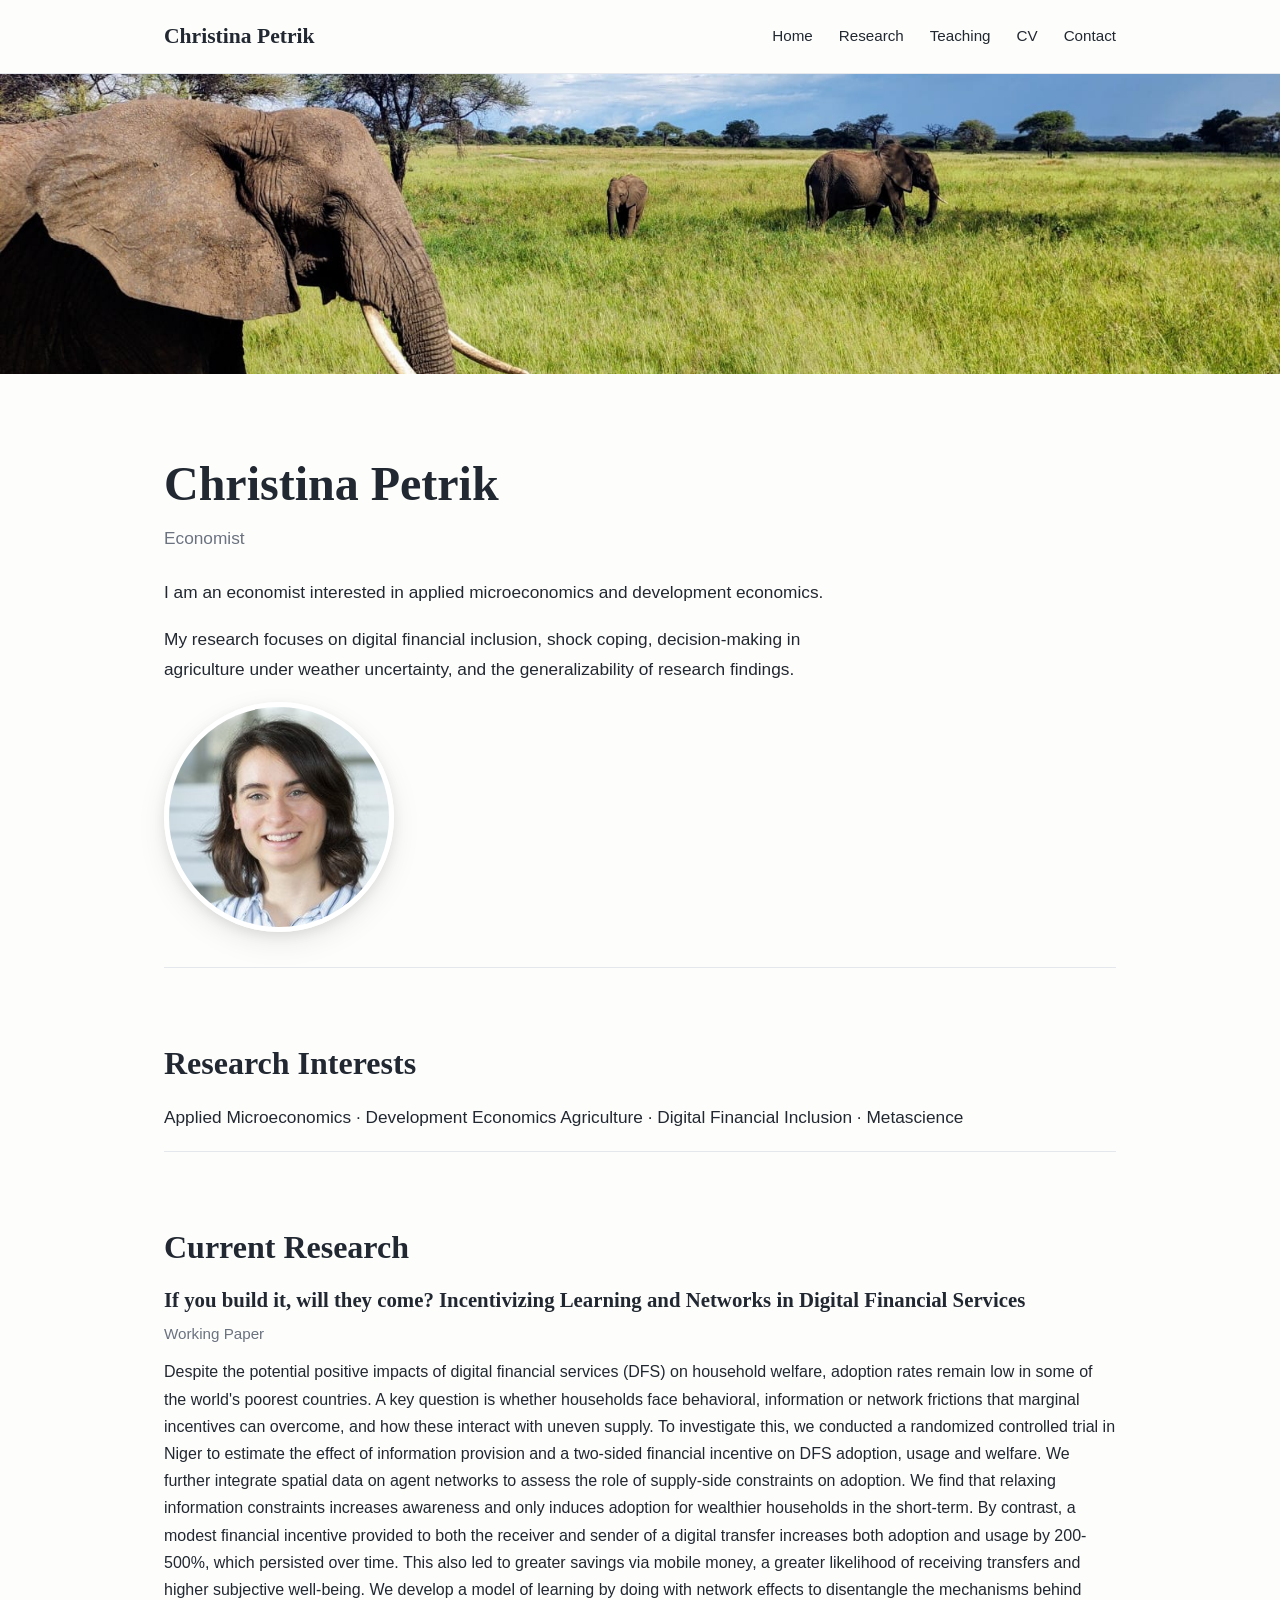
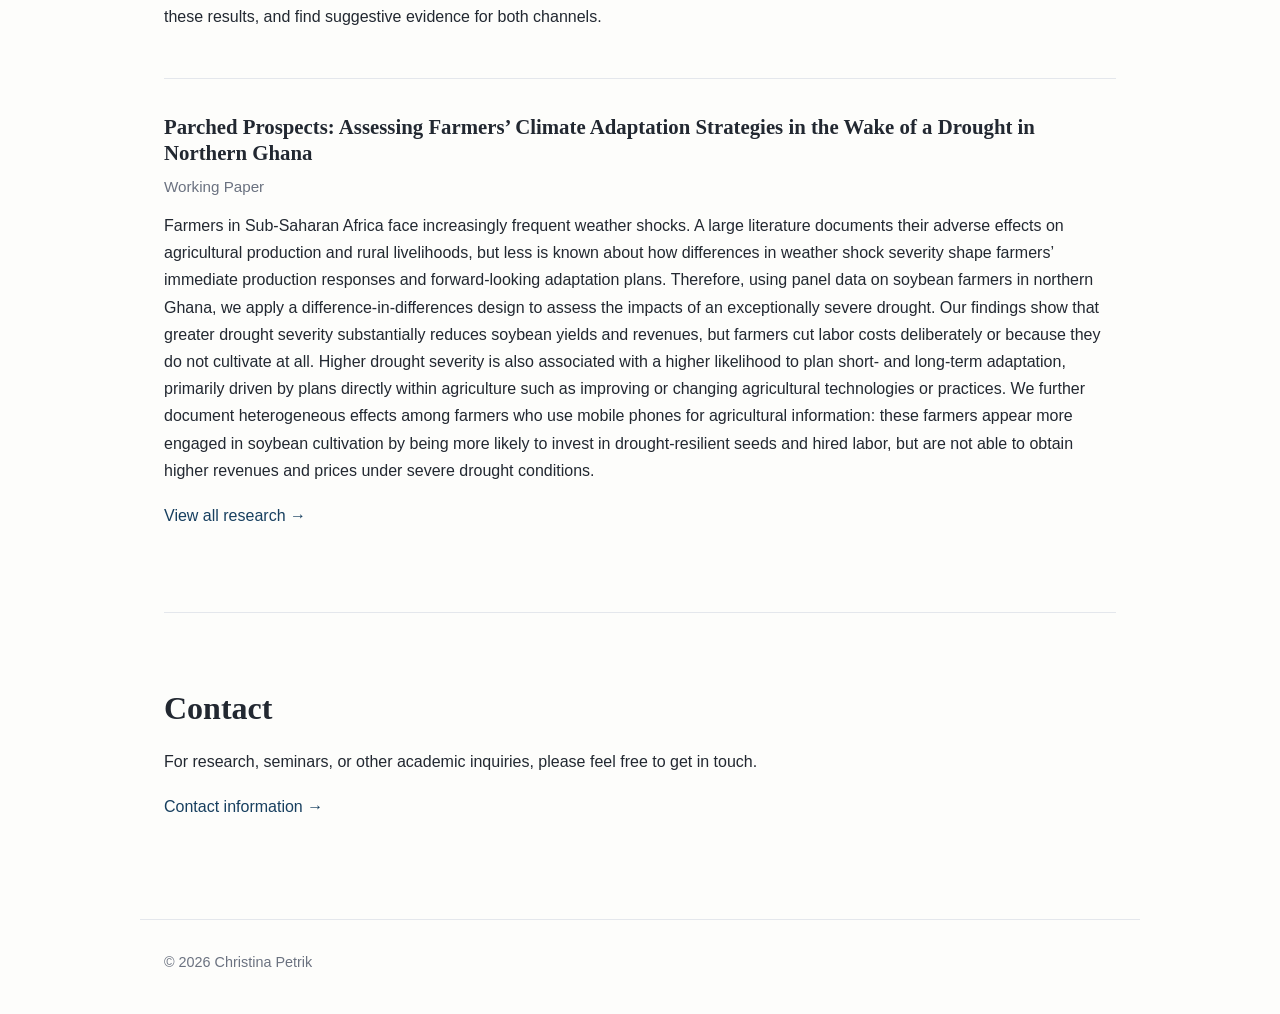
==== index.html @ 89c6a173 "Update index.html" ====
<!DOCTYPE html>
<html lang="en">

<head>
    <meta charset="UTF-8">
    <meta name="viewport" content="width=device-width, initial-scale=1.0">

    <meta
        name="description"
        content="Christina Petrik - Economist. Research, teaching, curriculum vitae, and contact information."
    >

    <title>Christina Petrik | Doctoral researcher</title>

    <link rel="stylesheet" href="style.css">
</head>

<body>

    <!-- NAVIGATION -->
    <nav>
        <div class="nav-container">

            <a class="site-name" href="index.html">
                Christina Petrik
            </a>

            <div class="nav-links">
                <a href="index.html">Home</a>
                <a href="research.html">Research</a>
                <a href="teaching.html">Teaching</a>
                <a href="cv.html">CV</a>
                <a href="contact.html">Contact</a>
            </div>

        </div>
    </nav>


    <!-- BANNER IMAGE -->
    <div class="banner">
        <img
            src="/images/banner.jpg"
            alt="Banner image"
        >
    </div>


    <!-- MAIN CONTENT -->
    <main class="container">

        <!-- INTRODUCTION -->
        <section class="hero">

            <div class="hero-text">

                <h1>Christina Petrik</h1>

                <p class="subtitle">
                    Economist
                </p>

                <p>
                    I am an economist interested in applied microeconomics and
                    development economics.
                </p>

                <p>
                    My research focuses on digital financial inclusion, shock coping, decision-making in agriculture under weather uncertainty, and the generalizability of research findings. 
                </p>

          <!--       <div class="buttons">

                    <a class="button" href="research.html">
                        Research
                    </a>

                    <a
                        class="button button-secondary"
                        href="cv.pdf"
                        target="_blank"
                    >
                        Download CV
                    </a>

                </div>

            </div> -->


            <!-- PORTRAIT -->
            <div class="hero-photo">

                <img
                    src="images/christina.jpg"
                    alt="Christina Petrik"
                >

            </div>

        </section>


        <!-- RESEARCH INTERESTS -->
        <section>

            <h2>Research Interests</h2>

            <p class="research-interests">
                 Applied Microeconomics · Development Economics
                Agriculture · Digital Financial Inclusion · Metascience
            </p>

        </section>


        <!-- FEATURED RESEARCH -->
        <section>

            <h2>Current Research</h2>


            <div class="research-item">

                <h3>
                  If you build it, will they come?  Incentivizing Learning and Networks in Digital Financial Services
                </h3>

                <p class="research-meta">
                Working Paper
                </p>

                <p>
                   Despite the potential positive impacts of digital financial services (DFS) on household welfare, adoption rates remain low in some of the world's poorest countries. A key question is whether households face behavioral, information or network frictions that marginal incentives can overcome, and how these interact with uneven supply. To investigate this, we conducted a randomized controlled trial in Niger to estimate the effect of information provision and a two-sided financial incentive on DFS adoption, usage and welfare. We further integrate spatial data on agent networks to assess the role of supply-side constraints on adoption. We find that relaxing information constraints increases awareness and only induces adoption for wealthier households in the short-term. By contrast, a modest financial incentive provided to both the receiver and sender of a digital transfer increases both adoption and usage by 200-500%, which persisted over time.  This also led to greater savings via mobile money, a greater likelihood of receiving transfers and higher subjective well-being. We develop a model of learning by doing with network effects to disentangle the mechanisms behind these results, and find suggestive evidence for both channels.
                </p>

            </div>
            

            <div class="research-item">

                <h3>
Parched Prospects: Assessing Farmers’ Climate Adaptation Strategies in the Wake of a Drought in Northern Ghana
                </h3>

                <p class="research-meta">
                    Working Paper
                </p>

                <p>
                   Farmers in Sub-Saharan Africa face increasingly frequent weather shocks. A large literature documents their adverse effects on agricultural production and rural livelihoods, but less is known about how differences in weather shock severity shape farmers’ immediate production responses and forward-looking adaptation plans. Therefore, using panel data on soybean farmers in northern Ghana, we apply a difference-in-differences design to assess the impacts of an exceptionally severe drought. Our findings show that greater drought severity substantially reduces soybean yields and revenues, but farmers cut labor costs deliberately or because they do not cultivate at all.  
Higher drought severity is also associated with a higher likelihood to plan short- and long-term adaptation, primarily driven by plans directly within agriculture such as improving or changing agricultural technologies or practices. 
We further document heterogeneous effects among farmers who use mobile phones for agricultural information: these farmers appear more engaged in soybean cultivation by being more likely to invest in drought-resilient seeds and hired labor, but are not able to obtain higher revenues and prices under severe drought conditions.
                </p>

               <!--  <div class="research-links">

                    <a href="#">
                        Paper
                    </a>

                    <a href="#">
                        Slides
                    </a>

                </div>

            </div> -->





            <p>
                <a href="research.html">
                    View all research →
                </a>
            </p>

        </section>


 

        <!-- CONTACT PREVIEW -->
        <section>

            <h2>Contact</h2>

            <p>
                For research, seminars, or other academic inquiries,
                please feel free to get in touch.
            </p>

            <p>
                <a href="contact.html">
                    Contact information →
                </a>
            </p>

        </section>
        

    </main>


    <!-- FOOTER -->
    <footer>

        <p>
            © 2026 Christina Petrik
        </p>

    </footer>

</body>

</html>
---- style.css ----
/* =========================
   BASIC SETTINGS
   ========================= */

:root {
    --background: #fdfdfb;
    --text: #222831;
    --muted: #6b7280;
    --accent: #173f5f;
    --accent-hover: #0f2f47;
    --accent-light: #eef4f8;
    --border: #e4e7ec;
    --white: #ffffff;
    --max-width: 1000px;
}

* {
    box-sizing: border-box;
}

html {
    scroll-behavior: smooth;
}

body {
    margin: 0;
    font-family: -apple-system, BlinkMacSystemFont, "Segoe UI",
        Roboto, Arial, sans-serif;
    background: var(--background);
    color: var(--text);
    line-height: 1.7;
}


/* =========================
   LINKS
   ========================= */

a {
    color: var(--accent);
    text-decoration: none;
}

a:hover {
    text-decoration: underline;
}


/* =========================
   NAVIGATION
   ========================= */

nav {
    background: var(--background);
    border-bottom: 1px solid var(--border);
}

.nav-container {
    max-width: var(--max-width);
    margin: 0 auto;
    padding: 18px 24px;

    display: flex;
    justify-content: space-between;
    align-items: center;
}

.site-name {
    font-family: Georgia, "Times New Roman", serif;
    font-size: 1.35rem;
    font-weight: bold;
    color: var(--text);
}

.site-name:hover {
    text-decoration: none;
    color: var(--accent);
}

.nav-links {
    display: flex;
    gap: 26px;
}

.nav-links a {
    color: var(--text);
    font-size: 0.95rem;
    font-weight: 500;
}

.nav-links a:hover {
    color: var(--accent);
    text-decoration: none;
}


/* =========================
   BANNER
   ========================= */

.banner {
    width: 100%;
    height: 300px;
    overflow: hidden;
    background: var(--accent-light);
}

.banner img {
    width: 100%;
    height: 100%;
    object-fit: cover;
    object-position: center;
    display: block;
}


/* =========================
   MAIN CONTAINER
   ========================= */

.container {
    max-width: var(--max-width);
    margin: 0 auto;
    padding: 65px 24px 80px;
}


/* =========================
   TYPOGRAPHY
   ========================= */

h1,
h2,
h3 {
    font-family: Georgia, "Times New Roman", serif;
    color: var(--text);
    line-height: 1.25;
}

h1 {
    font-size: 3rem;
    margin-top: 0;
    margin-bottom: 10px;
}

h2 {
    font-size: 2rem;
    margin-top: 65px;
    margin-bottom: 20px;
}

h3 {
    font-size: 1.3rem;
    margin-top: 0;
    margin-bottom: 8px;
}

p {
    margin-top: 0;
    margin-bottom: 18px;
}

.subtitle {
    color: var(--muted);
    font-size: 1.25rem;
    margin-bottom: 25px;
}


/* =========================
   HERO / INTRODUCTION
   ========================= */

.hero {
    display: flex;
    align-items: center;
    justify-content: space-between;
    gap: 60px;
    padding: 15px 0 35px;
}

.hero-text {
    flex: 1;
    max-width: 680px;
}

.hero-text p {
    font-size: 1.08rem;
}

.hero-photo {
    flex-shrink: 0;
}

.hero-photo img {
    width: 230px;
    height: 230px;
    object-fit: cover;
    object-position: center;

    border-radius: 50%;
    border: 5px solid var(--white);

    box-shadow:
        0 4px 12px rgba(0, 0, 0, 0.08),
        0 10px 30px rgba(0, 0, 0, 0.08);

    display: block;
}


/* =========================
   BUTTONS
   ========================= */

.buttons {
    display: flex;
    gap: 12px;
    flex-wrap: wrap;
    margin-top: 30px;
}

.button {
    display: inline-block;

    padding: 11px 20px;

    background: var(--accent);
    color: var(--white);

    border: 1px solid var(--accent);
    border-radius: 6px;

    font-weight: 600;
    font-size: 0.95rem;

    transition:
        background 0.2s ease,
        color 0.2s ease,
        transform 0.2s ease;
}

.button:hover {
    background: var(--accent-hover);
    border-color: var(--accent-hover);
    text-decoration: none;
    transform: translateY(-1px);
}

.button-secondary {
    background: transparent;
    color: var(--accent);
}

.button-secondary:hover {
    background: var(--accent-light);
    color: var(--accent-hover);
}


/* =========================
   SECTIONS
   ========================= */

main section:not(.hero) {
    border-top: 1px solid var(--border);
    padding-top: 10px;
}


/* =========================
   RESEARCH INTERESTS
   ========================= */

.research-interests {
    font-size: 1.08rem;
    color: var(--text);
}


/* =========================
   RESEARCH ITEMS
   ========================= */

.research-item {
    margin-bottom: 35px;
    padding-bottom: 30px;
    border-bottom: 1px solid var(--border);
}

.research-item:last-of-type {
    border-bottom: none;
}

.research-meta {
    color: var(--muted);
    font-size: 0.95rem;
    margin-bottom: 12px;
}

.research-links {
    margin-top: 12px;
}

.research-links a {
    margin-right: 18px;
    font-weight: 600;
}


/* =========================
   TEACHING
   ========================= */

.course {
    margin-bottom: 40px;
    padding-bottom: 25px;
    border-bottom: 1px solid var(--border);
}

.course:last-child {
    border-bottom: none;
}


/* =========================
   CV
   ========================= */

.cv-box {
    background: var(--accent-light);
    border: 1px solid var(--border);
    border-radius: 8px;
    padding: 30px;
    margin-top: 30px;
}

.cv-box h2 {
    margin-top: 0;
}


/* =========================
   CONTACT
   ========================= */

.contact-list {
    list-style: none;
    padding: 0;
    margin: 30px 0 0;
}

.contact-list li {
    margin-bottom: 14px;
}


/* =========================
   FOOTER
   ========================= */

footer {
    max-width: var(--max-width);
    margin: 0 auto;

    padding: 30px 24px 40px;

    border-top: 1px solid var(--border);

    color: var(--muted);
    font-size: 0.9rem;
}

footer p {
    margin: 0;
}


/* =========================
   TABLETS
   ========================= */

@media (max-width: 850px) {

    .hero {
        gap: 35px;
    }

    .hero-photo img {
        width: 200px;
        height: 200px;
    }

    h1 {
        font-size: 2.6rem;
    }
}


/* =========================
   MOBILE
   ========================= */

@media (max-width: 700px) {

    /* Navigation */

    .nav-container {
        flex-direction: column;
        align-items: flex-start;
        gap: 12px;
    }

    .nav-links {
        gap: 15px;
        flex-wrap: wrap;
    }

    .nav-links a {
        font-size: 0.9rem;
    }


    /* Banner */

    .banner {
        height: 190px;
    }


    /* Main content */

    .container {
        padding: 45px 20px 60px;
    }


    /* Hero */

    .hero {
        flex-direction: column-reverse;
        align-items: flex-start;
        gap: 30px;

        padding-top: 0;
    }

    .hero-photo img {
        width: 175px;
        height: 175px;
    }


    /* Typography */

    h1 {
        font-size: 2.35rem;
    }

    h2 {
        font-size: 1.7rem;
        margin-top: 50px;
    }

    h3 {
        font-size: 1.2rem;
    }

    .subtitle {
        font-size: 1.1rem;
    }


    /* Buttons */

    .buttons {
        width: 100%;
    }

    .button {
        text-align: center;
    }
}


/* =========================
   VERY SMALL SCREENS
   ========================= */

@media (max-width: 420px) {

    .banner {
        height: 160px;
    }

    .hero-photo img {
        width: 150px;
        height: 150px;
    }

    h1 {
        font-size: 2rem;
    }

    .buttons {
        flex-direction: column;
    }

    .button {
        width: 100%;
    }
}
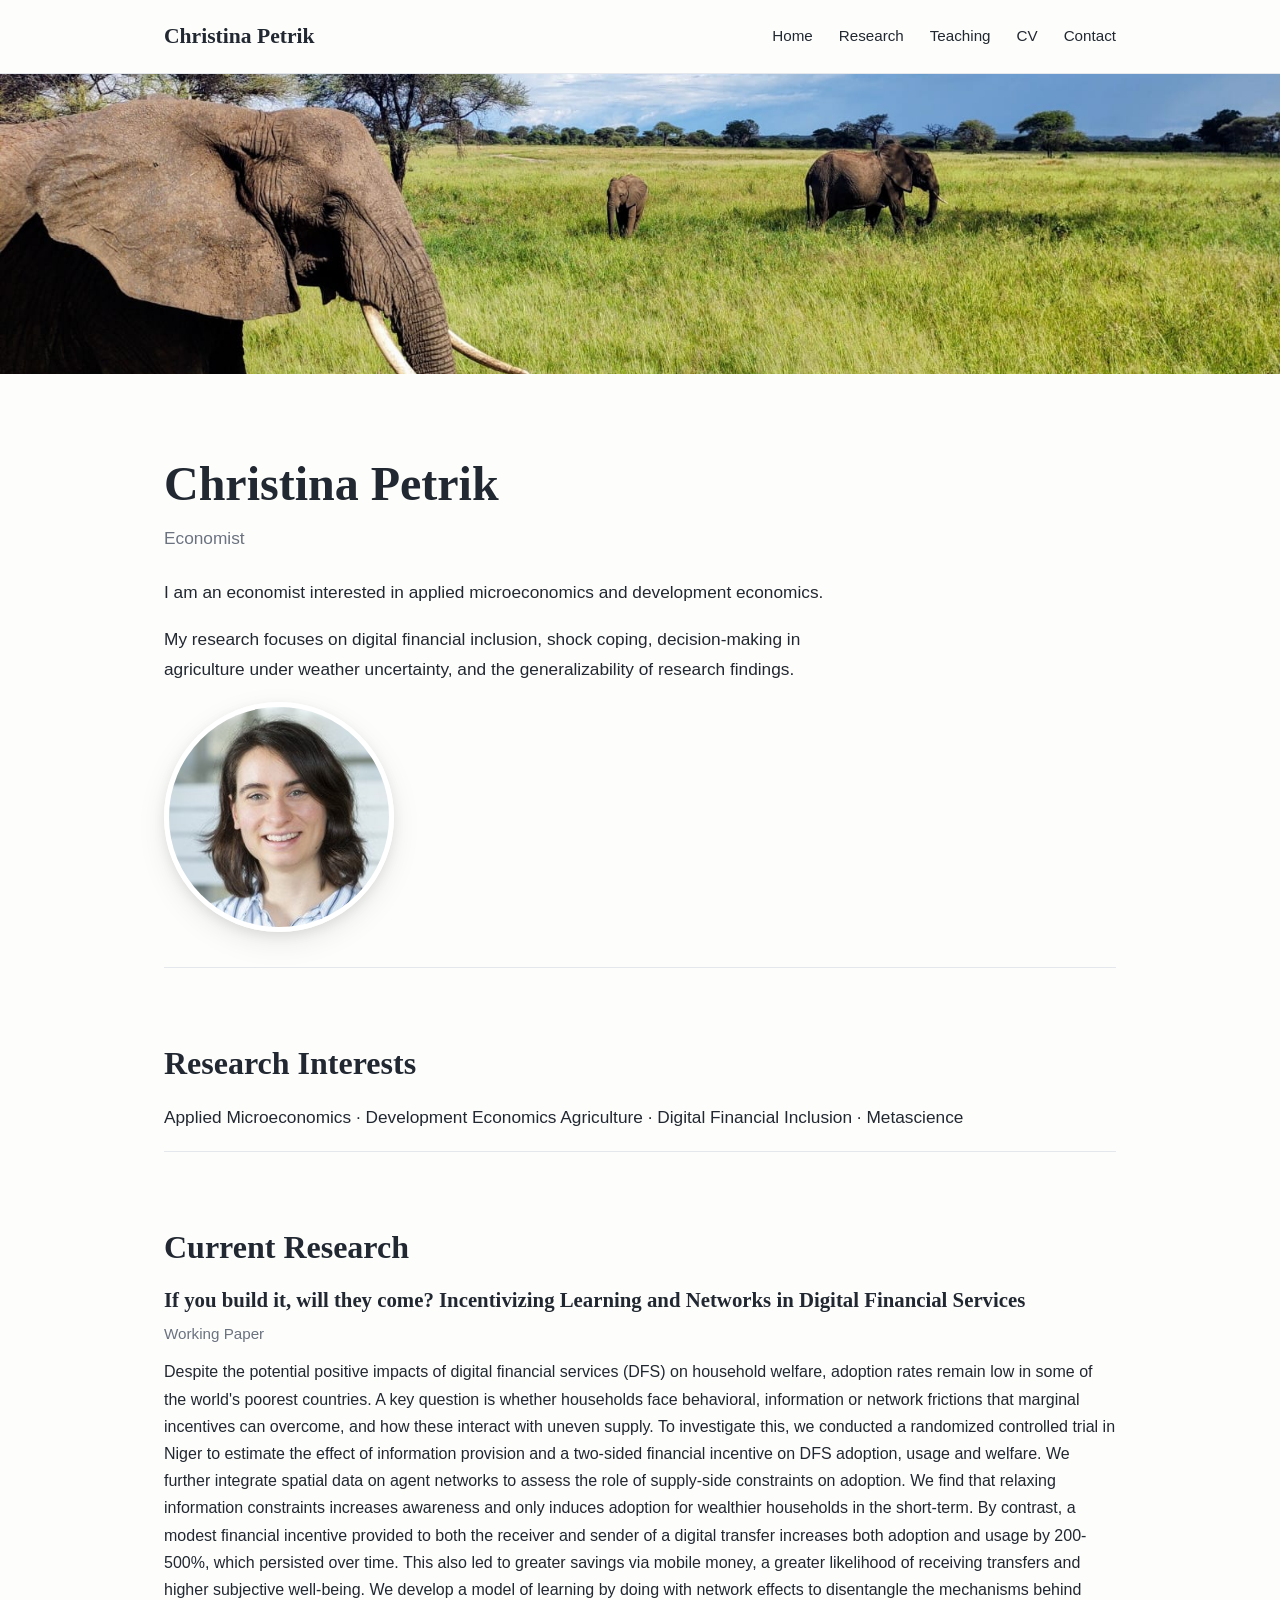
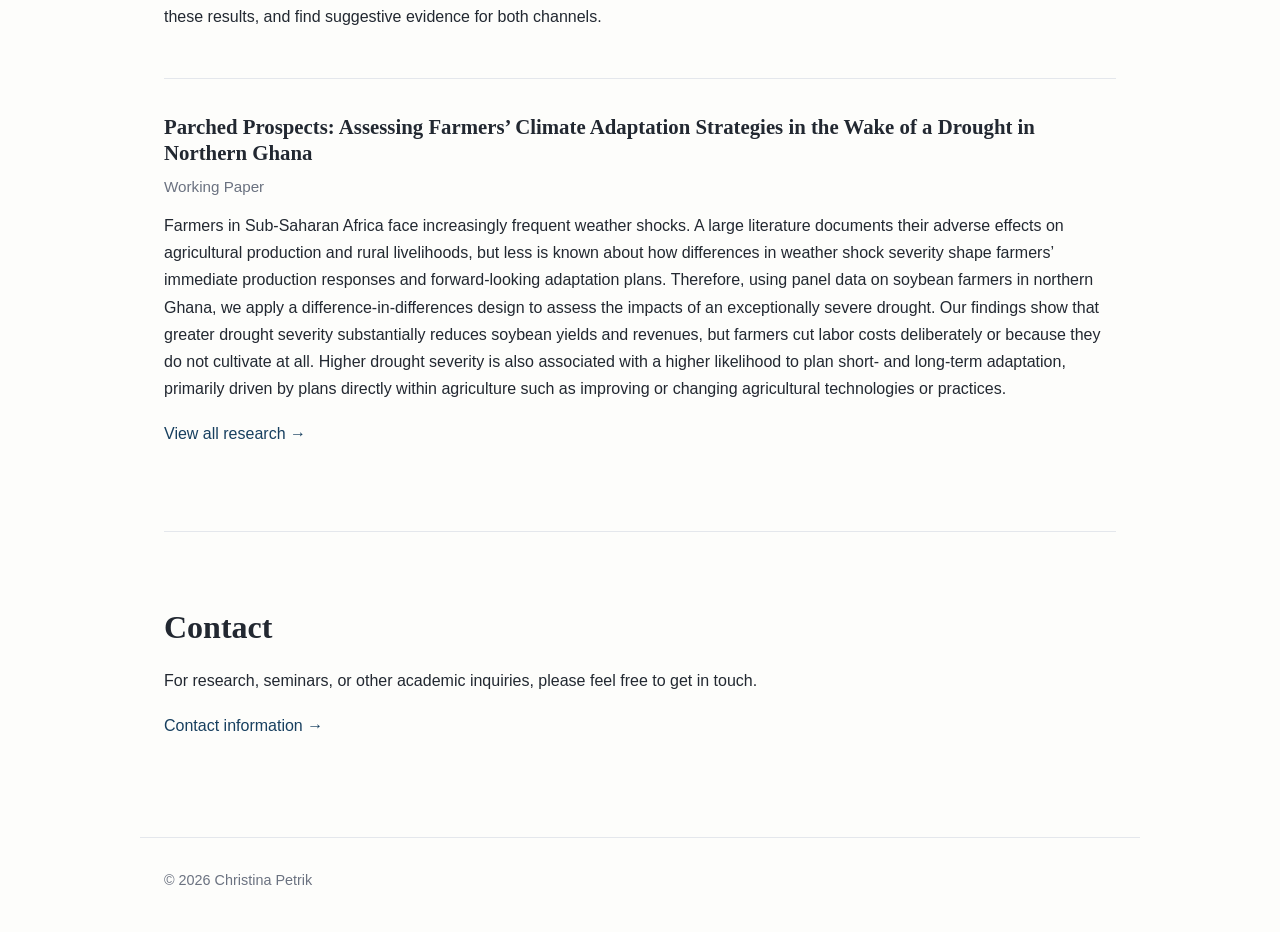
==== commit b84895a0: "Update index.html" ====
--- a/index.html
+++ b/index.html
@@ -150,7 +150,7 @@
                 <p>
                    Farmers in Sub-Saharan Africa face increasingly frequent weather shocks. A large literature documents their adverse effects on agricultural production and rural livelihoods, but less is known about how differences in weather shock severity shape farmers’ immediate production responses and forward-looking adaptation plans. Therefore, using panel data on soybean farmers in northern Ghana, we apply a difference-in-differences design to assess the impacts of an exceptionally severe drought. Our findings show that greater drought severity substantially reduces soybean yields and revenues, but farmers cut labor costs deliberately or because they do not cultivate at all.  
 Higher drought severity is also associated with a higher likelihood to plan short- and long-term adaptation, primarily driven by plans directly within agriculture such as improving or changing agricultural technologies or practices. 
-We further document heterogeneous effects among farmers who use mobile phones for agricultural information: these farmers appear more engaged in soybean cultivation by being more likely to invest in drought-resilient seeds and hired labor, but are not able to obtain higher revenues and prices under severe drought conditions.
+
                 </p>
 
                <!--  <div class="research-links">
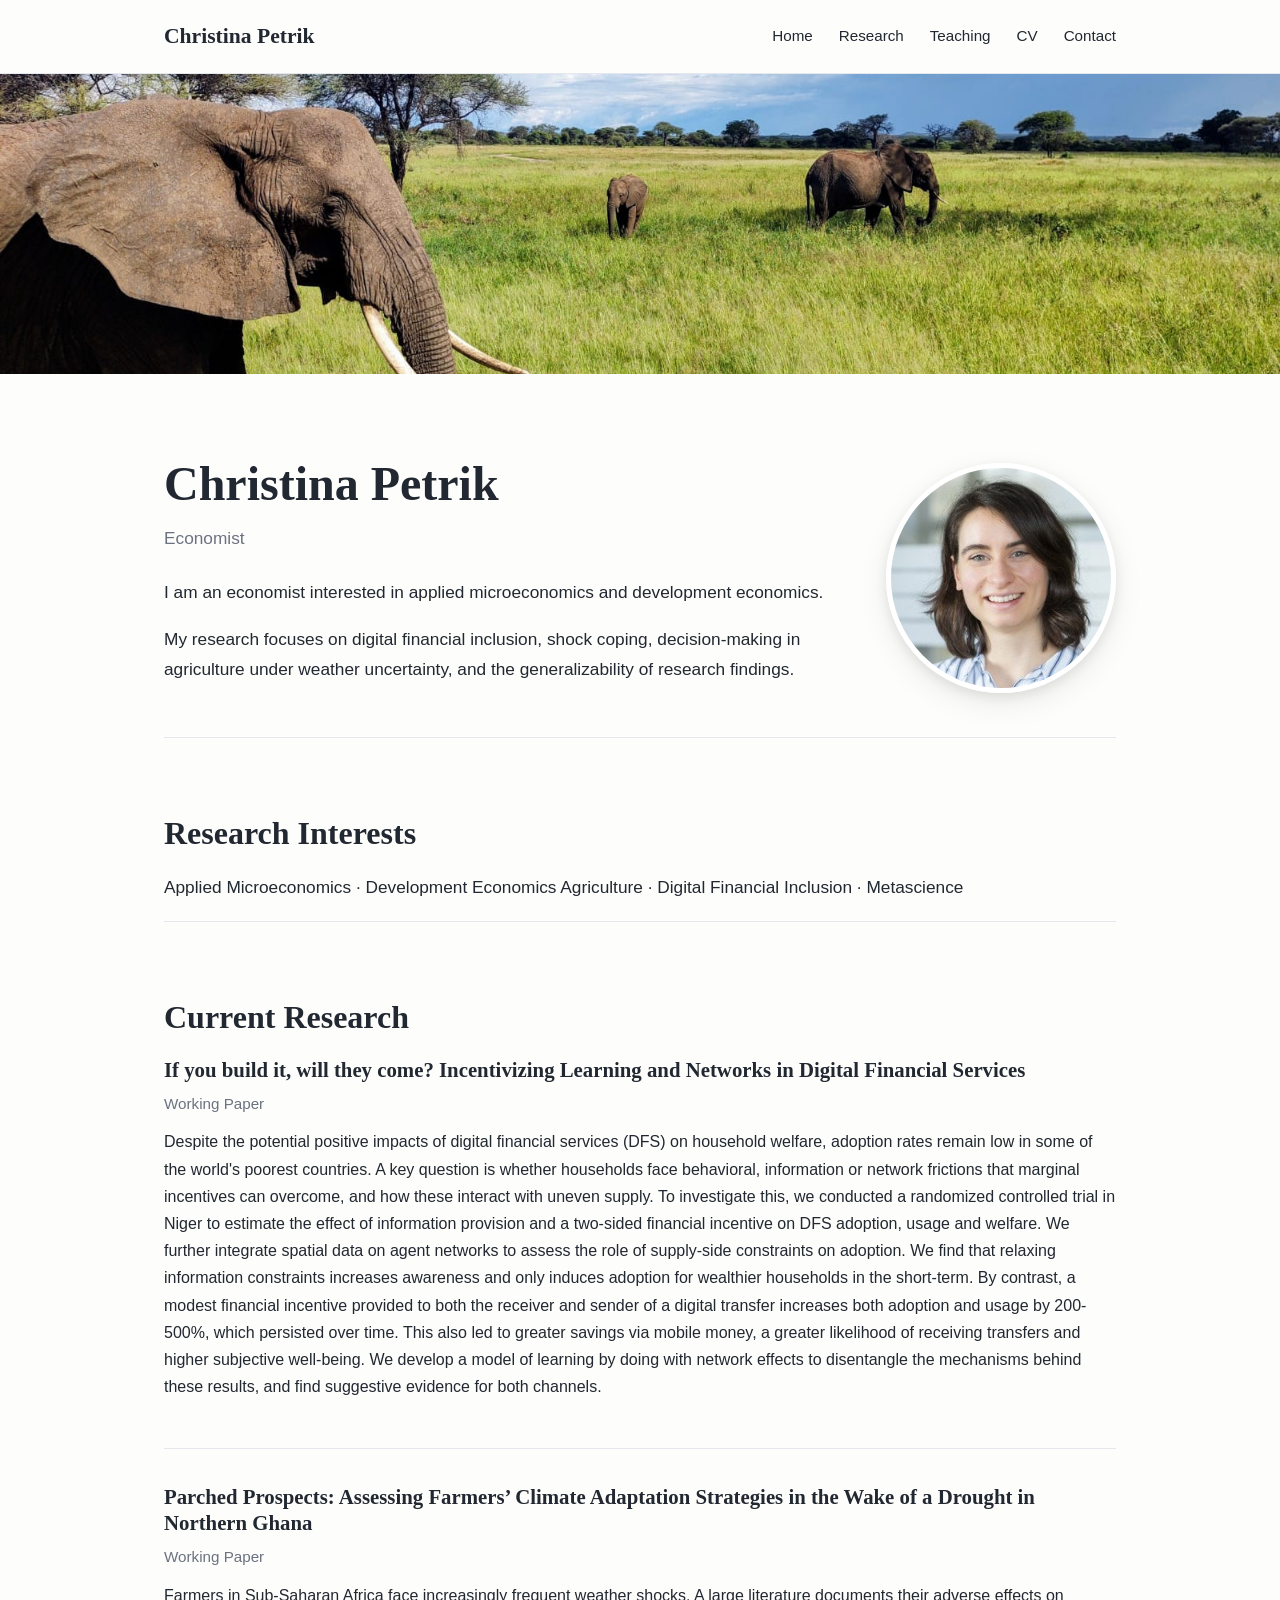
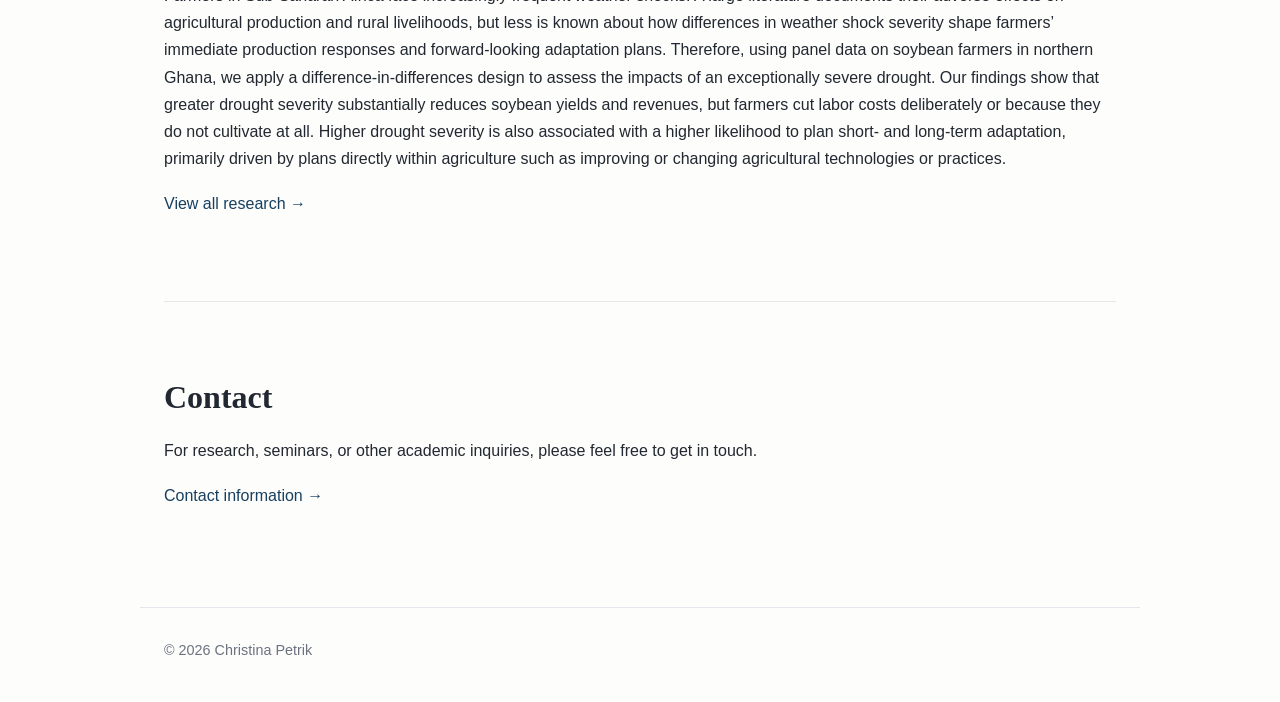
==== commit fe547e41: "Update index.html" ====
--- a/index.html
+++ b/index.html
@@ -83,9 +83,9 @@
                         Download CV
                     </a>
 
-                </div>
-
-            </div> -->
+                </div>  -->
+
+            </div>
 
 
             <!-- PORTRAIT -->
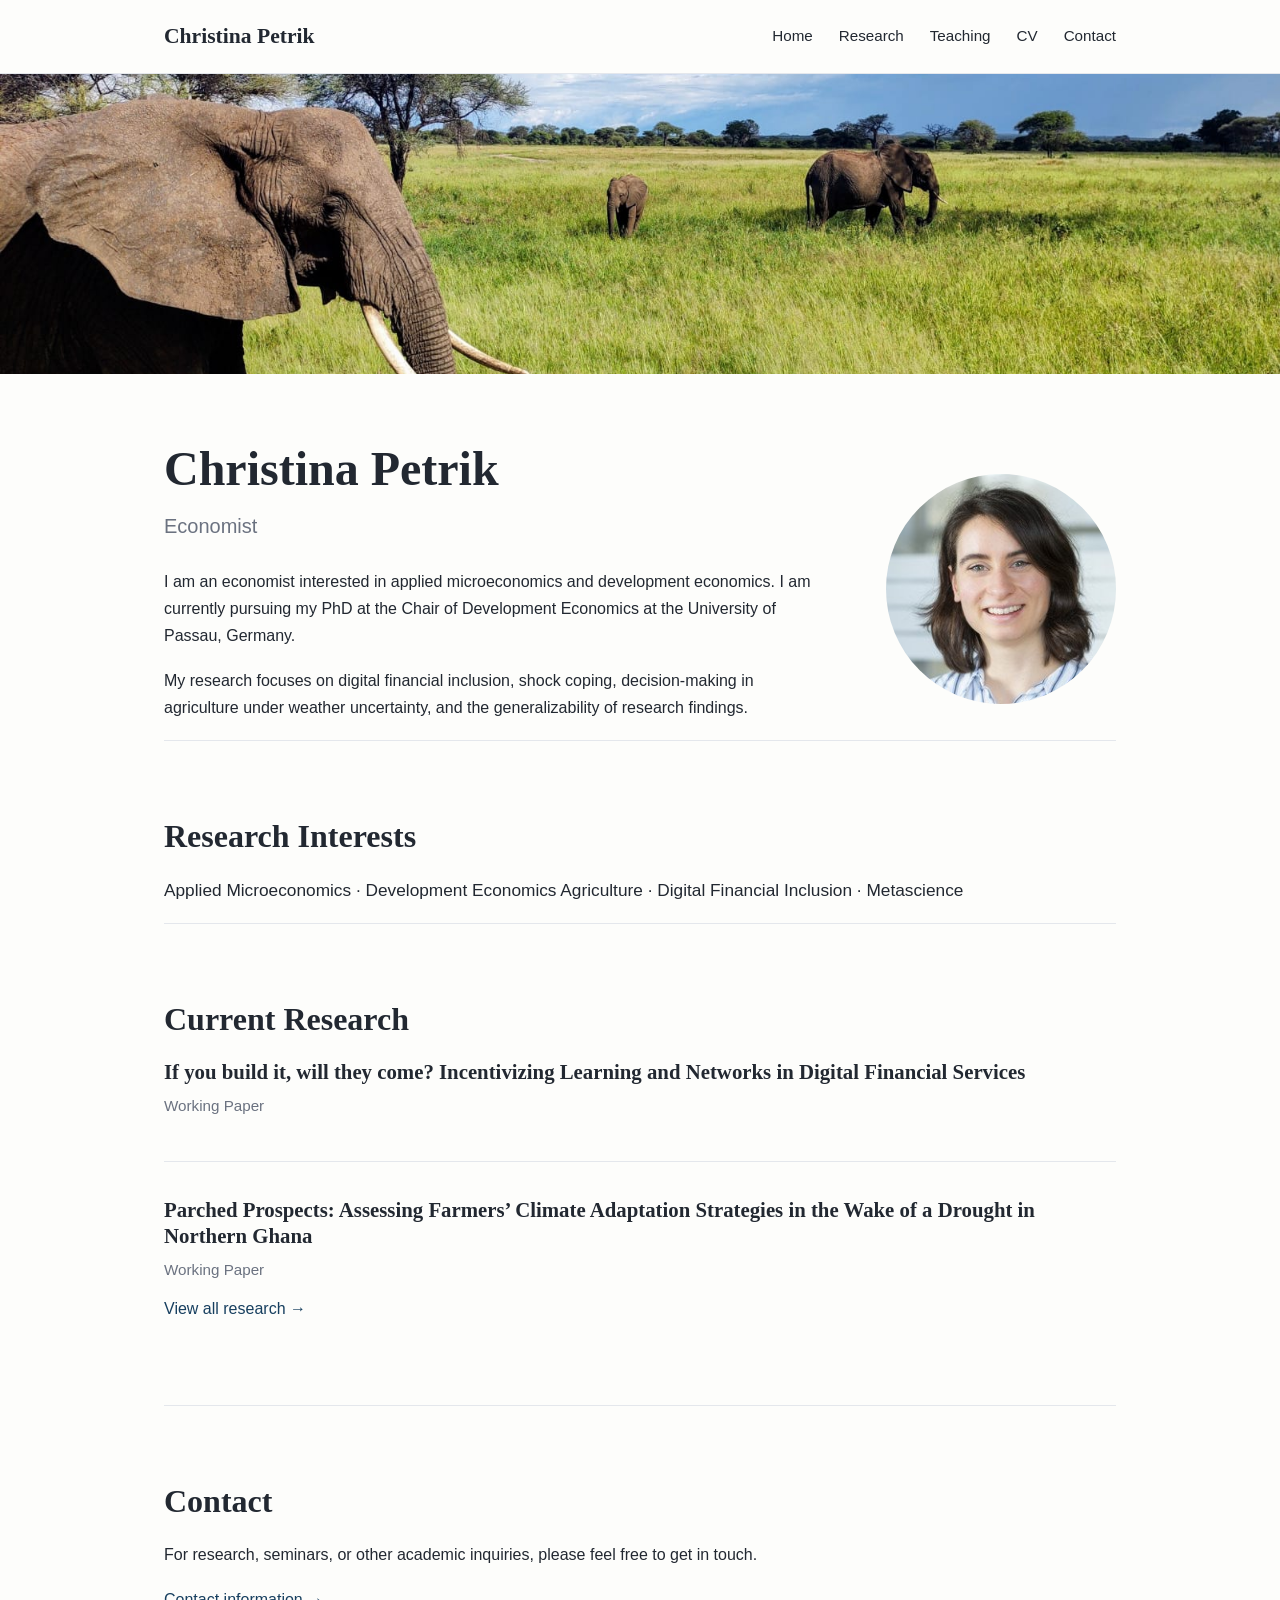
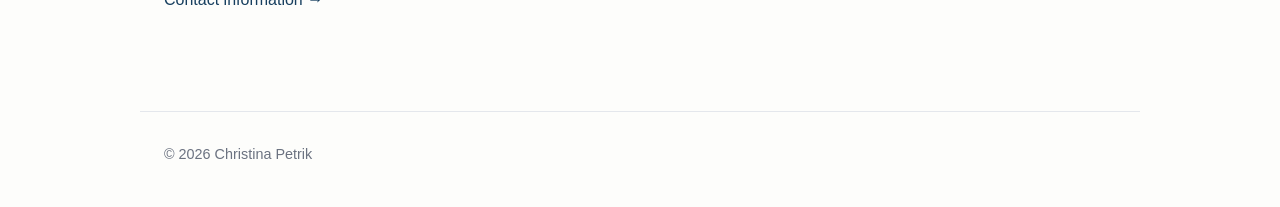
==== commit 385854be: "Update index.html" ====
--- a/index.html
+++ b/index.html
@@ -62,7 +62,7 @@
 
                 <p>
                     I am an economist interested in applied microeconomics and
-                    development economics.
+                    development economics. I am currently pursuing my PhD at the Chair of Development Economics at the University of Passau, Germany.
                 </p>
 
                 <p>
@@ -130,9 +130,9 @@
                 Working Paper
                 </p>
 
-                <p>
+              <!--   <p>
                    Despite the potential positive impacts of digital financial services (DFS) on household welfare, adoption rates remain low in some of the world's poorest countries. A key question is whether households face behavioral, information or network frictions that marginal incentives can overcome, and how these interact with uneven supply. To investigate this, we conducted a randomized controlled trial in Niger to estimate the effect of information provision and a two-sided financial incentive on DFS adoption, usage and welfare. We further integrate spatial data on agent networks to assess the role of supply-side constraints on adoption. We find that relaxing information constraints increases awareness and only induces adoption for wealthier households in the short-term. By contrast, a modest financial incentive provided to both the receiver and sender of a digital transfer increases both adoption and usage by 200-500%, which persisted over time.  This also led to greater savings via mobile money, a greater likelihood of receiving transfers and higher subjective well-being. We develop a model of learning by doing with network effects to disentangle the mechanisms behind these results, and find suggestive evidence for both channels.
-                </p>
+                </p> -->
 
             </div>
             
@@ -147,11 +147,11 @@
                     Working Paper
                 </p>
 
-                <p>
+             <!--    <p>
                    Farmers in Sub-Saharan Africa face increasingly frequent weather shocks. A large literature documents their adverse effects on agricultural production and rural livelihoods, but less is known about how differences in weather shock severity shape farmers’ immediate production responses and forward-looking adaptation plans. Therefore, using panel data on soybean farmers in northern Ghana, we apply a difference-in-differences design to assess the impacts of an exceptionally severe drought. Our findings show that greater drought severity substantially reduces soybean yields and revenues, but farmers cut labor costs deliberately or because they do not cultivate at all.  
 Higher drought severity is also associated with a higher likelihood to plan short- and long-term adaptation, primarily driven by plans directly within agriculture such as improving or changing agricultural technologies or practices. 
 
-                </p>
+                </p> -->
 
                <!--  <div class="research-links">
 
--- a/style.css
+++ b/style.css
@@ -176,35 +176,22 @@
     align-items: center;
     justify-content: space-between;
     gap: 60px;
-    padding: 15px 0 35px;
 }
 
 .hero-text {
     flex: 1;
-    max-width: 680px;
-}
-
-.hero-text p {
-    font-size: 1.08rem;
 }
 
 .hero-photo {
     flex-shrink: 0;
+    margin-left: auto;
 }
 
 .hero-photo img {
     width: 230px;
     height: 230px;
     object-fit: cover;
-    object-position: center;
-
     border-radius: 50%;
-    border: 5px solid var(--white);
-
-    box-shadow:
-        0 4px 12px rgba(0, 0, 0, 0.08),
-        0 10px 30px rgba(0, 0, 0, 0.08);
-
     display: block;
 }
 
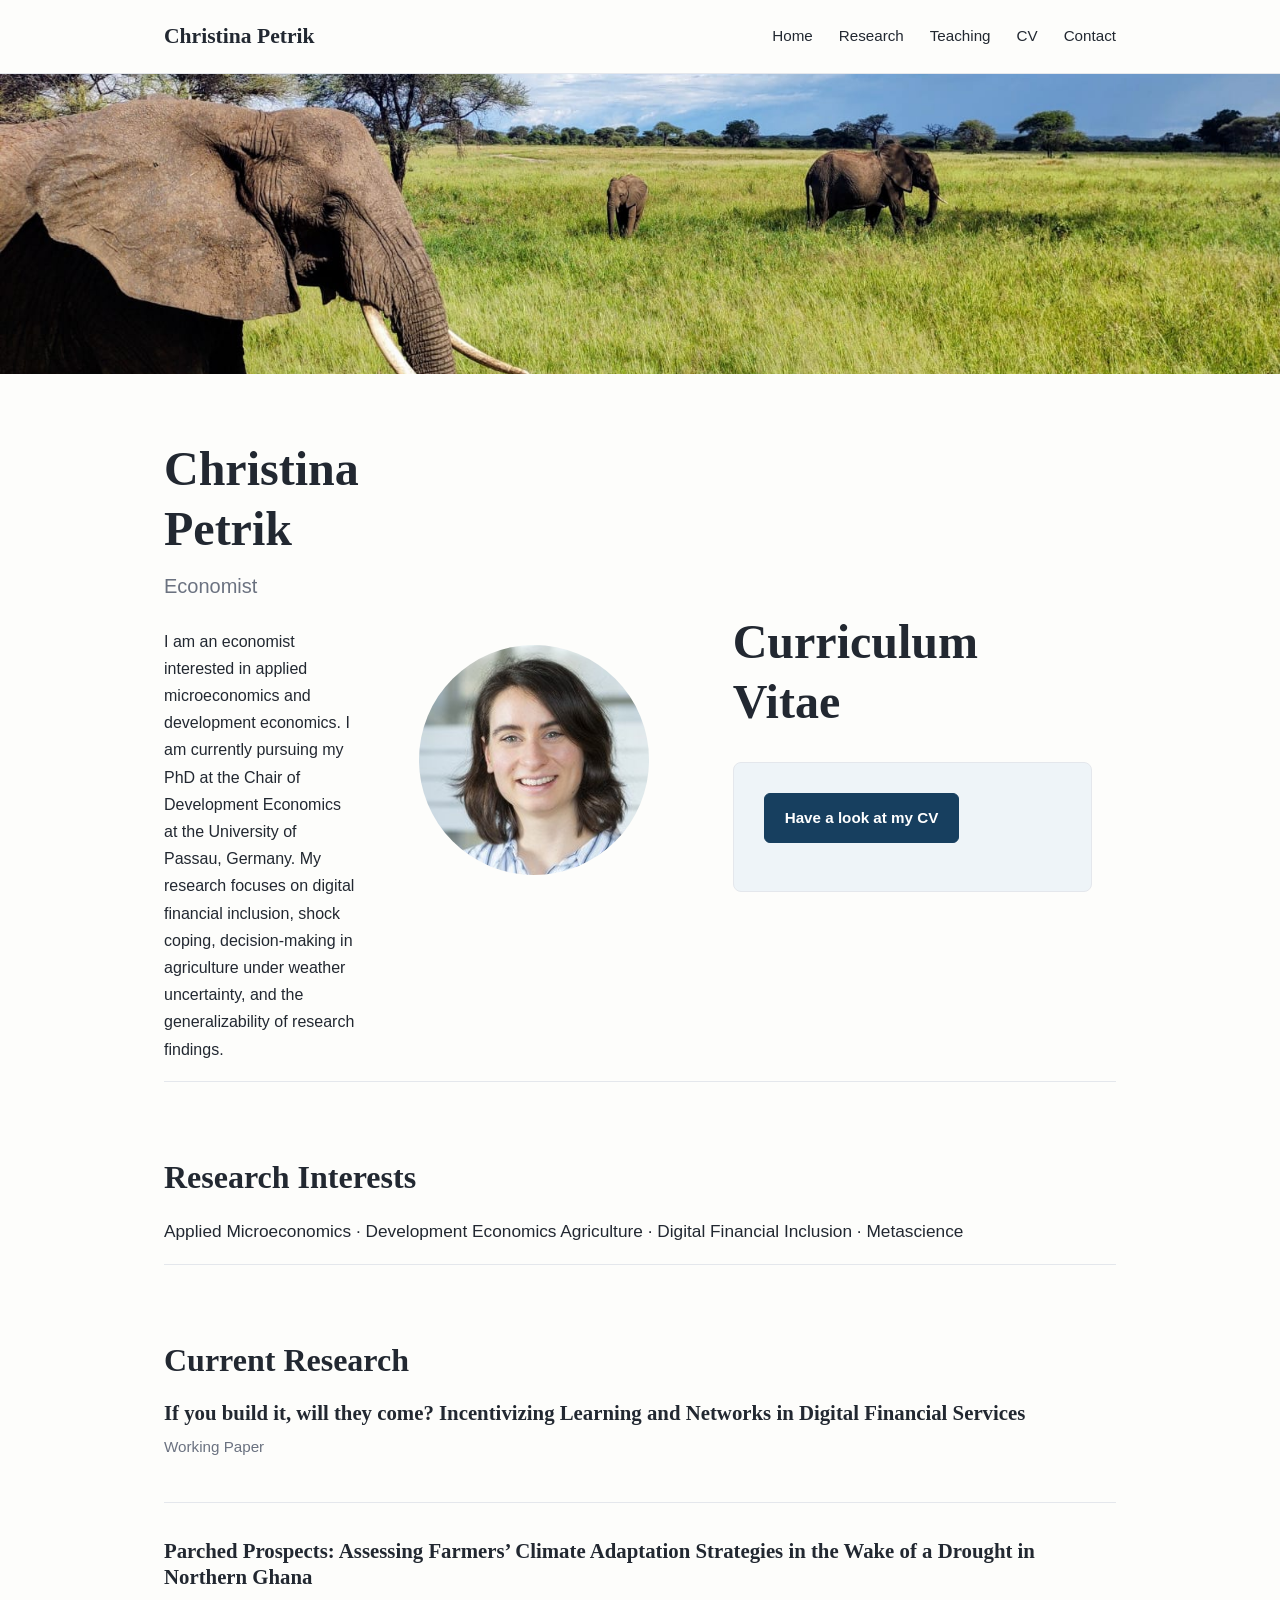
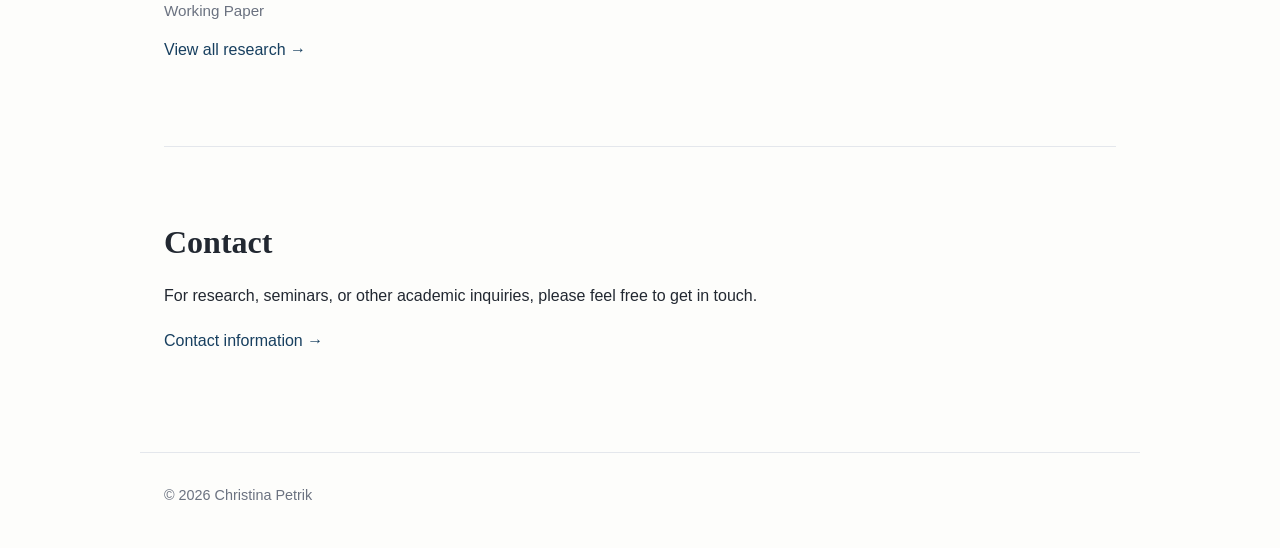
==== commit 43357321: "Update index.html" ====
--- a/index.html
+++ b/index.html
@@ -63,27 +63,8 @@
                 <p>
                     I am an economist interested in applied microeconomics and
                     development economics. I am currently pursuing my PhD at the Chair of Development Economics at the University of Passau, Germany.
-                </p>
-
-                <p>
                     My research focuses on digital financial inclusion, shock coping, decision-making in agriculture under weather uncertainty, and the generalizability of research findings. 
                 </p>
-
-          <!--       <div class="buttons">
-
-                    <a class="button" href="research.html">
-                        Research
-                    </a>
-
-                    <a
-                        class="button button-secondary"
-                        href="cv.pdf"
-                        target="_blank"
-                    >
-                        Download CV
-                    </a>
-
-                </div>  -->
 
             </div>
 
@@ -98,6 +79,28 @@
 
             </div>
 
+            
+<main class="container">
+
+    <h1>Curriculum Vitae</h1>
+
+
+
+    <div class="cv-box">
+
+
+        <p>
+            <a class="button" href="CV_CP.pdf">
+                Have a look at my CV
+            </a>
+        </p>
+
+    </div>
+
+
+
+</main>
+
         </section>
 
 
--- a/style.css
+++ b/style.css
@@ -300,15 +300,17 @@
    ========================= */
 
 .course {
-    margin-bottom: 40px;
-    padding-bottom: 25px;
+    padding: 5px 0;
     border-bottom: 1px solid var(--border);
 }
 
-.course:last-child {
-    border-bottom: none;
-}
-
+.course h3 {
+    margin: 0 0 2px;
+}
+
+.course-term {
+    margin: 0;
+}
 
 /* =========================
    CV
@@ -441,7 +443,7 @@
     /* Typography */
 
     h1 {
-        font-size: 2.35rem;
+        font-size: 2rem;
     }
 
     h2 {
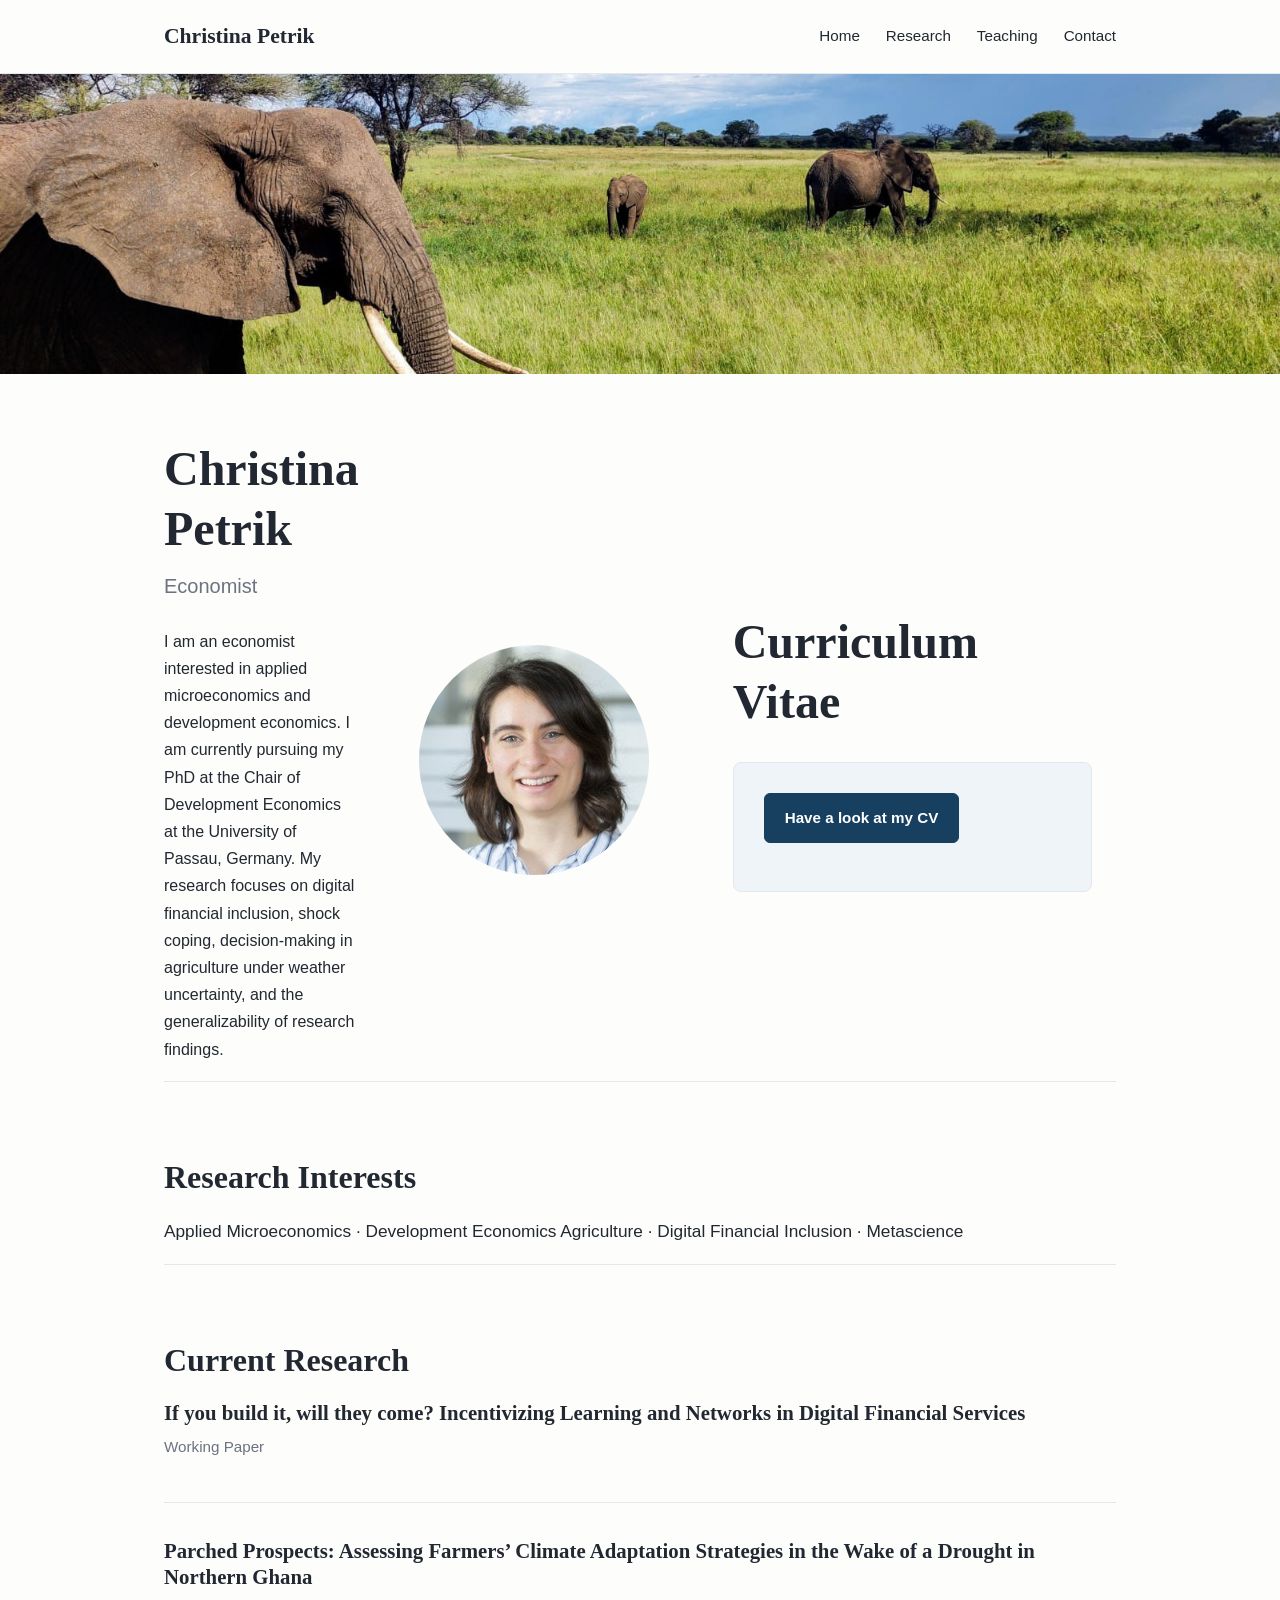
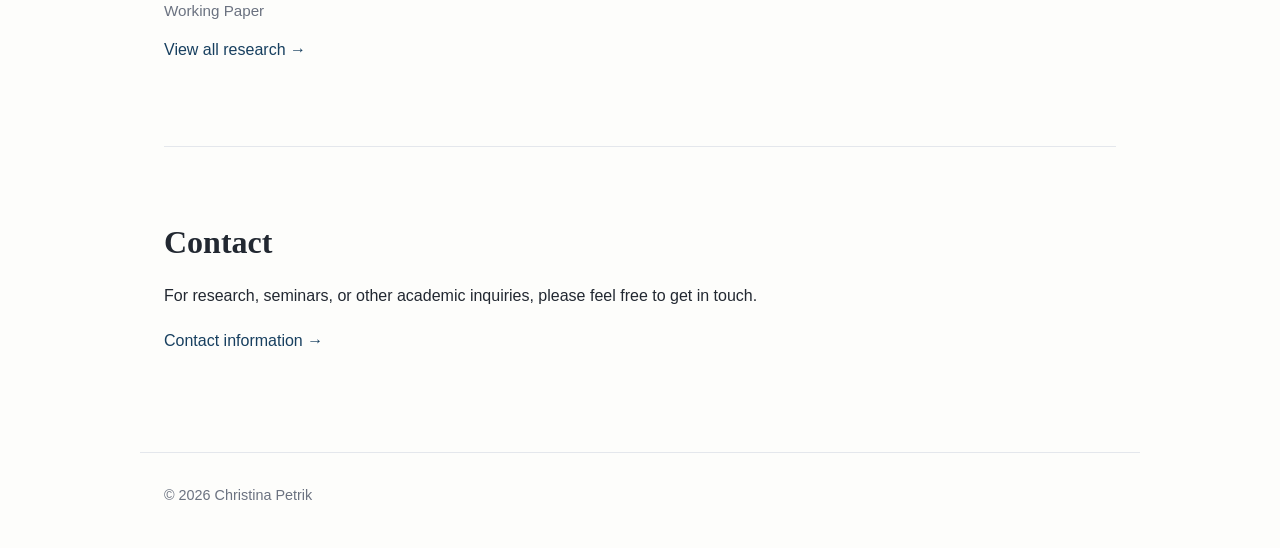
==== commit fc663963: "Update index.html" ====
--- a/index.html
+++ b/index.html
@@ -29,7 +29,6 @@
                 <a href="index.html">Home</a>
                 <a href="research.html">Research</a>
                 <a href="teaching.html">Teaching</a>
-                <a href="cv.html">CV</a>
                 <a href="contact.html">Contact</a>
             </div>
 
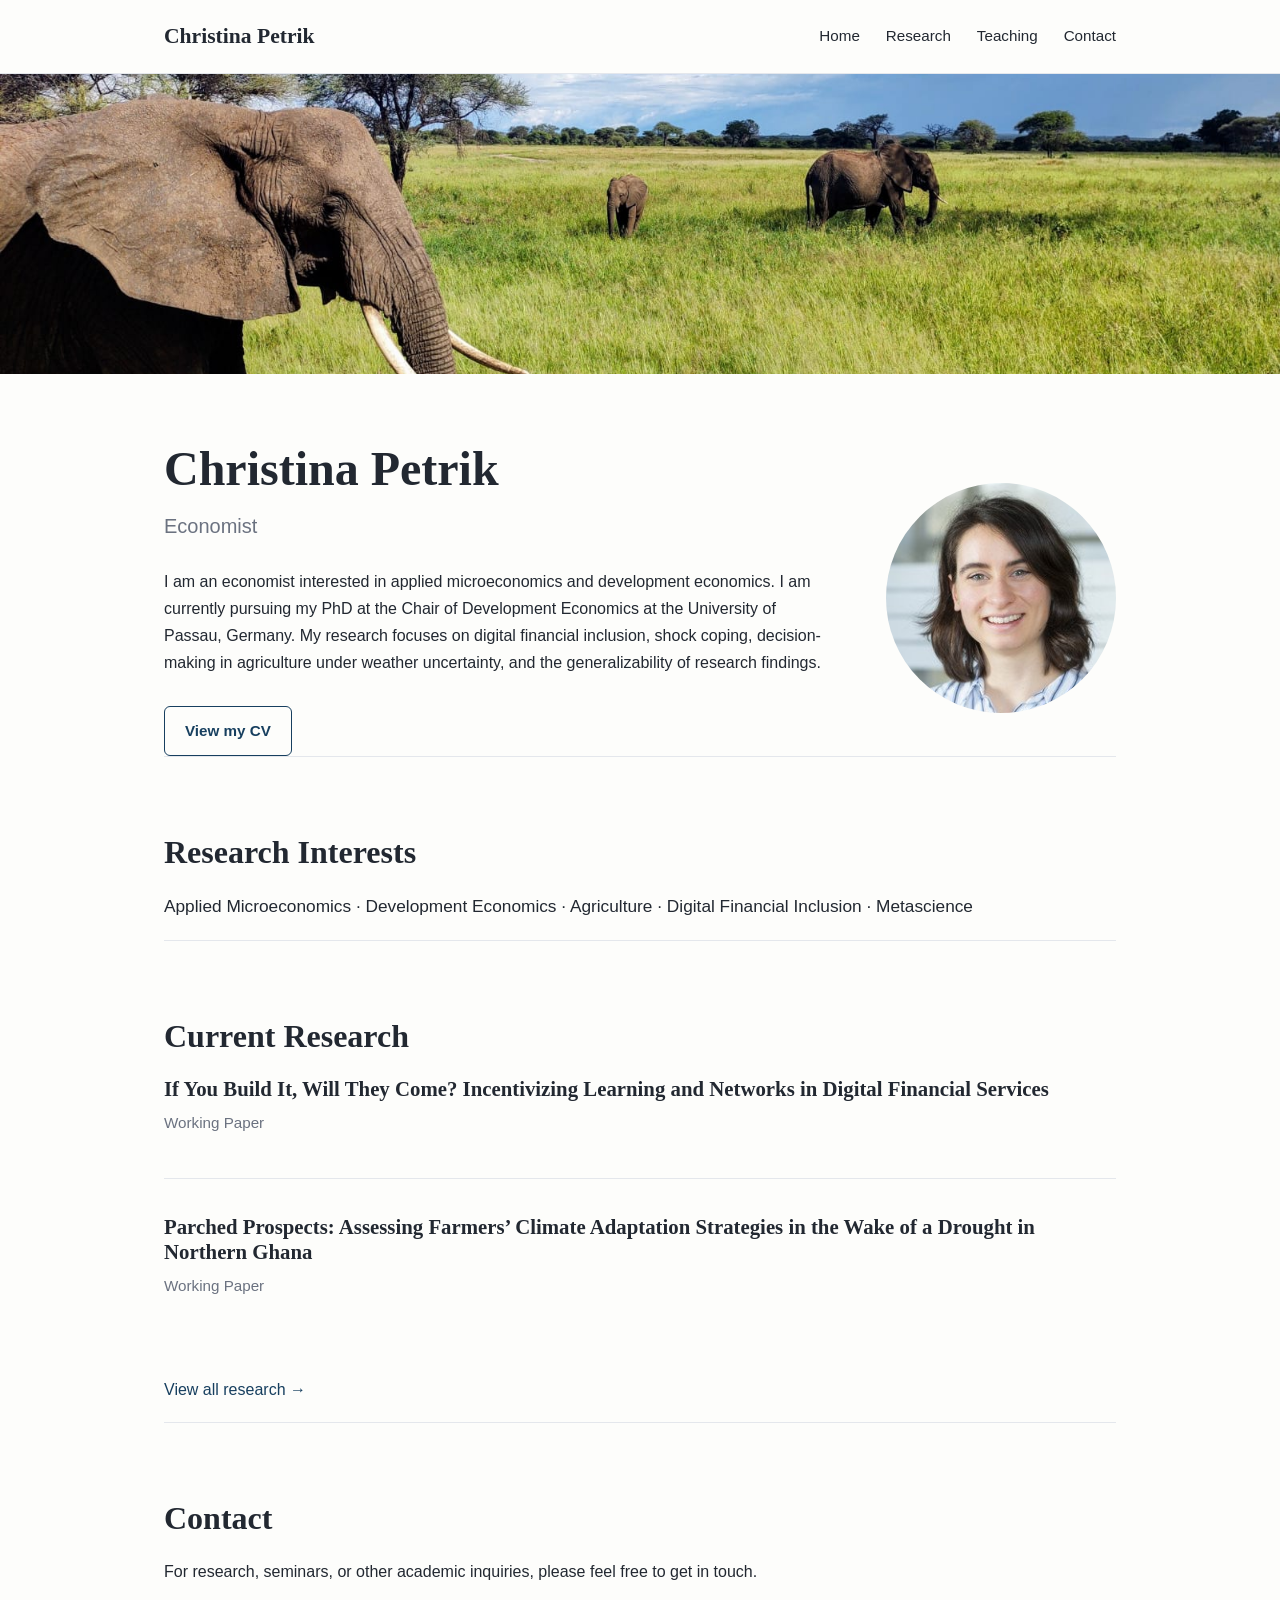
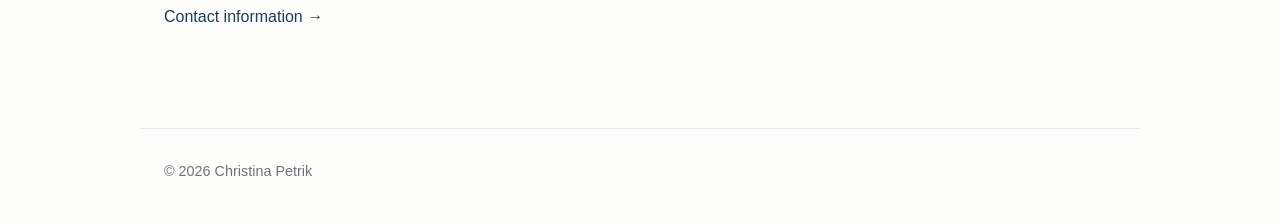
==== commit 137cd88a: "Update index.html" ====
--- a/index.html
+++ b/index.html
@@ -10,7 +10,7 @@
         content="Christina Petrik - Economist. Research, teaching, curriculum vitae, and contact information."
     >
 
-    <title>Christina Petrik | Doctoral researcher</title>
+    <title>Christina Petrik | Doctoral Researcher</title>
 
     <link rel="stylesheet" href="style.css">
 </head>
@@ -39,7 +39,7 @@
     <!-- BANNER IMAGE -->
     <div class="banner">
         <img
-            src="/images/banner.jpg"
+            src="images/banner.jpg"
             alt="Banner image"
         >
     </div>
@@ -51,6 +51,7 @@
         <!-- INTRODUCTION -->
         <section class="hero">
 
+            <!-- TEXT ON LEFT -->
             <div class="hero-text">
 
                 <h1>Christina Petrik</h1>
@@ -61,14 +62,30 @@
 
                 <p>
                     I am an economist interested in applied microeconomics and
-                    development economics. I am currently pursuing my PhD at the Chair of Development Economics at the University of Passau, Germany.
-                    My research focuses on digital financial inclusion, shock coping, decision-making in agriculture under weather uncertainty, and the generalizability of research findings. 
-                </p>
-
-            </div>
-
-
-            <!-- PORTRAIT -->
+                    development economics. I am currently pursuing my PhD at the
+                    Chair of Development Economics at the University of Passau,
+                    Germany. My research focuses on digital financial inclusion,
+                    shock coping, decision-making in agriculture under weather
+                    uncertainty, and the generalizability of research findings.
+                </p>
+
+                <!-- CV BUTTON -->
+                <div class="buttons">
+
+                    <a
+                        class="button button-secondary"
+                        href="CV_CP.pdf"
+                        target="_blank"
+                    >
+                        View my CV
+                    </a>
+
+                </div>
+
+            </div>
+
+
+            <!-- PORTRAIT ON RIGHT -->
             <div class="hero-photo">
 
                 <img
@@ -78,28 +95,6 @@
 
             </div>
 
-            
-<main class="container">
-
-    <h1>Curriculum Vitae</h1>
-
-
-
-    <div class="cv-box">
-
-
-        <p>
-            <a class="button" href="CV_CP.pdf">
-                Have a look at my CV
-            </a>
-        </p>
-
-    </div>
-
-
-
-</main>
-
         </section>
 
 
@@ -109,68 +104,103 @@
             <h2>Research Interests</h2>
 
             <p class="research-interests">
-                 Applied Microeconomics · Development Economics
+                Applied Microeconomics · Development Economics ·
                 Agriculture · Digital Financial Inclusion · Metascience
             </p>
 
         </section>
 
 
-        <!-- FEATURED RESEARCH -->
+        <!-- CURRENT RESEARCH -->
         <section>
 
             <h2>Current Research</h2>
 
 
+            <!-- PAPER 1 -->
             <div class="research-item">
 
                 <h3>
-                  If you build it, will they come?  Incentivizing Learning and Networks in Digital Financial Services
-                </h3>
-
-                <p class="research-meta">
-                Working Paper
-                </p>
-
-              <!--   <p>
-                   Despite the potential positive impacts of digital financial services (DFS) on household welfare, adoption rates remain low in some of the world's poorest countries. A key question is whether households face behavioral, information or network frictions that marginal incentives can overcome, and how these interact with uneven supply. To investigate this, we conducted a randomized controlled trial in Niger to estimate the effect of information provision and a two-sided financial incentive on DFS adoption, usage and welfare. We further integrate spatial data on agent networks to assess the role of supply-side constraints on adoption. We find that relaxing information constraints increases awareness and only induces adoption for wealthier households in the short-term. By contrast, a modest financial incentive provided to both the receiver and sender of a digital transfer increases both adoption and usage by 200-500%, which persisted over time.  This also led to greater savings via mobile money, a greater likelihood of receiving transfers and higher subjective well-being. We develop a model of learning by doing with network effects to disentangle the mechanisms behind these results, and find suggestive evidence for both channels.
-                </p> -->
-
-            </div>
-            
-
-            <div class="research-item">
-
-                <h3>
-Parched Prospects: Assessing Farmers’ Climate Adaptation Strategies in the Wake of a Drought in Northern Ghana
+                    If You Build It, Will They Come?
+                    Incentivizing Learning and Networks in Digital Financial Services
                 </h3>
 
                 <p class="research-meta">
                     Working Paper
                 </p>
 
-             <!--    <p>
-                   Farmers in Sub-Saharan Africa face increasingly frequent weather shocks. A large literature documents their adverse effects on agricultural production and rural livelihoods, but less is known about how differences in weather shock severity shape farmers’ immediate production responses and forward-looking adaptation plans. Therefore, using panel data on soybean farmers in northern Ghana, we apply a difference-in-differences design to assess the impacts of an exceptionally severe drought. Our findings show that greater drought severity substantially reduces soybean yields and revenues, but farmers cut labor costs deliberately or because they do not cultivate at all.  
-Higher drought severity is also associated with a higher likelihood to plan short- and long-term adaptation, primarily driven by plans directly within agriculture such as improving or changing agricultural technologies or practices. 
-
-                </p> -->
-
-               <!--  <div class="research-links">
-
-                    <a href="#">
-                        Paper
-                    </a>
-
-                    <a href="#">
-                        Slides
-                    </a>
-
-                </div>
-
-            </div> -->
-
-
-
+                <!--
+                <p>
+                    Despite the potential positive impacts of digital financial
+                    services (DFS) on household welfare, adoption rates remain
+                    low in some of the world's poorest countries. A key question
+                    is whether households face behavioral, information, or
+                    network frictions that marginal incentives can overcome,
+                    and how these interact with uneven supply.
+
+                    To investigate this, we conducted a randomized controlled
+                    trial in Niger to estimate the effect of information
+                    provision and a two-sided financial incentive on DFS
+                    adoption, usage, and welfare. We further integrate spatial
+                    data on agent networks to assess the role of supply-side
+                    constraints on adoption.
+
+                    We find that relaxing information constraints increases
+                    awareness and only induces adoption for wealthier households
+                    in the short term. By contrast, a modest financial incentive
+                    provided to both the receiver and sender of a digital transfer
+                    increases both adoption and usage by 200–500%, which persisted
+                    over time.
+
+                    This also led to greater savings via mobile money, a greater
+                    likelihood of receiving transfers, and higher subjective
+                    well-being. We develop a model of learning by doing with
+                    network effects to disentangle the mechanisms behind these
+                    results and find suggestive evidence for both channels.
+                </p>
+                -->
+
+            </div>
+
+
+            <!-- PAPER 2 -->
+            <div class="research-item">
+
+                <h3>
+                    Parched Prospects: Assessing Farmers’ Climate Adaptation
+                    Strategies in the Wake of a Drought in Northern Ghana
+                </h3>
+
+                <p class="research-meta">
+                    Working Paper
+                </p>
+
+                <!--
+                <p>
+                    Farmers in Sub-Saharan Africa face increasingly frequent
+                    weather shocks. A large literature documents their adverse
+                    effects on agricultural production and rural livelihoods,
+                    but less is known about how differences in weather shock
+                    severity shape farmers’ immediate production responses and
+                    forward-looking adaptation plans.
+
+                    Using panel data on soybean farmers in northern Ghana, we
+                    apply a difference-in-differences design to assess the
+                    impacts of an exceptionally severe drought.
+
+                    Our findings show that greater drought severity substantially
+                    reduces soybean yields and revenues, but farmers cut labor
+                    costs deliberately or because they do not cultivate at all.
+
+                    Higher drought severity is also associated with a higher
+                    likelihood of planning short- and long-term adaptation,
+                    primarily driven by plans directly within agriculture such
+                    as improving or changing agricultural technologies or
+                    practices.
+                </p>
+                -->
+
+            </div>
 
 
             <p>
@@ -182,9 +212,7 @@
         </section>
 
 
- 
-
-        <!-- CONTACT PREVIEW -->
+        <!-- CONTACT -->
         <section>
 
             <h2>Contact</h2>
@@ -201,7 +229,6 @@
             </p>
 
         </section>
-        
 
     </main>
 
